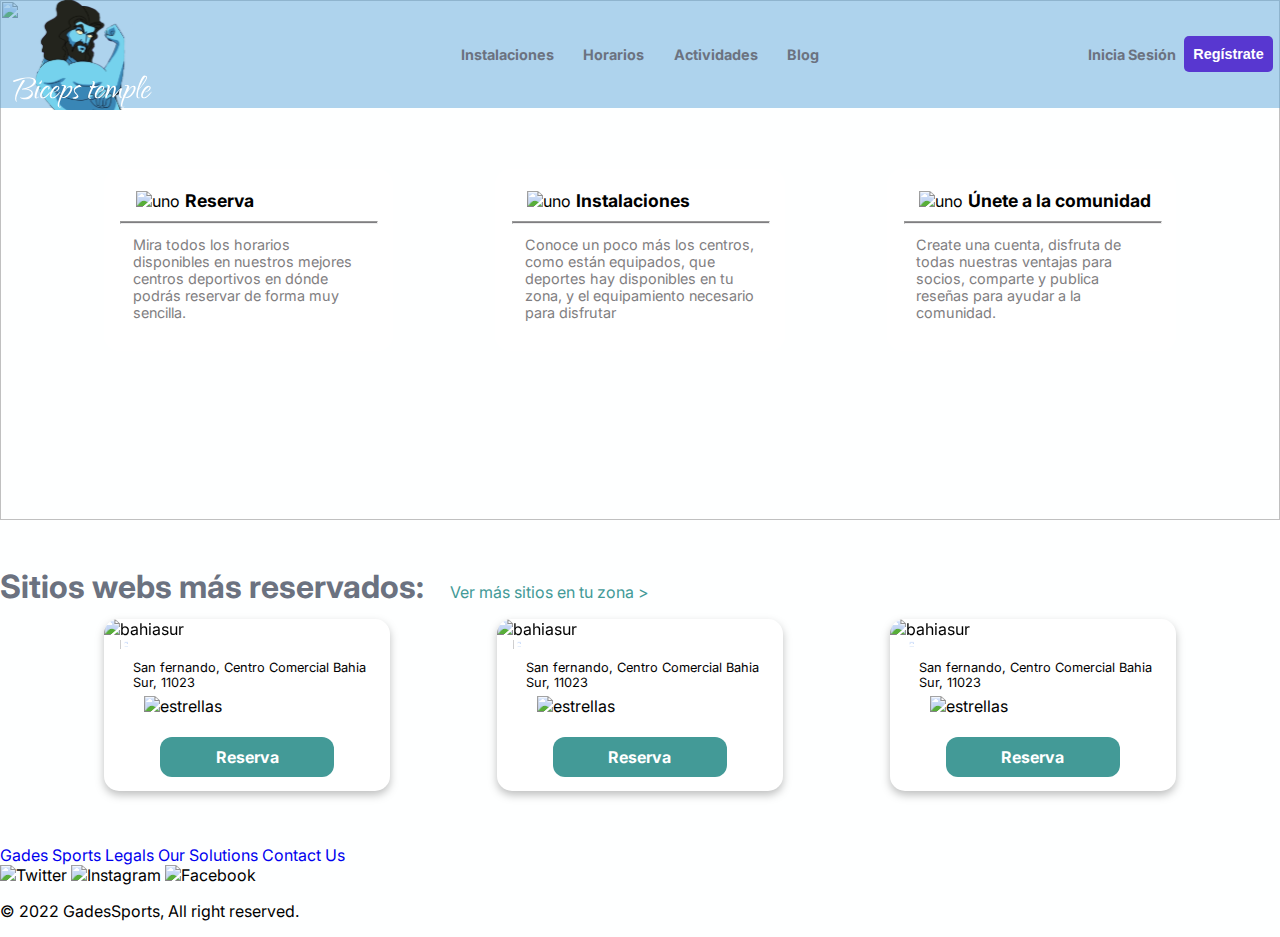
==== index.html @ d197b0f3 "[WIP] first push" ====
<!DOCTYPE html>
<html lang="en">

<head>
    <meta charset="UTF-8">
    <meta http-equiv="X-UA-Compatible" content="IE=edge">
    <meta name="viewport" content="width=device-width, initial-scale=1.0">
    <link rel="stylesheet" type="text/css" href="index.css" media="screen">
    <title>Pagina principal de la web</title>

    <!--INCLUIR FUENTE-->
    <link rel="preconnect" href="https://fonts.googleapis.com">
    <link rel="preconnect" href="https://fonts.gstatic.com" crossorigin>
    <link href="https://fonts.googleapis.com/css2?family=Inter&display=swap" rel="stylesheet">
    <!--FIN FUENTE-->
</head>

<body>
    <header>
        <!-- Image logo -->
        <img src="img/logo.svg" alt="logo Empresa">
        <nav class="navbar">
            <a href="instalaciones.html">Instalaciones</a>
            <a href="horarios.html">Horarios</a>
            <a href="actividades.html">Actividades</a>
            <a href="blog.html">Blog</a>
        </nav>
        <div>
            <a href="#">Inicia Sesión</a>
            <input type="button" value="Regístrate">
        </div>
        
    </header>

    <section>
            <!--Imagen que sirve de fondo de la web donde superponemos las cards con la informacion-->
            <img id="fondoindex" src="img/fondoIndex.png" alt="">

            <!-- Eslogan principal que se superpondrá en la imagen encima de las cards-->
            <h1 id="eslogan">EL DEPORTE, AL ALCANCE DE TU MANO</h1>
            
            <article>
                <!--Contenedor donde irán situadas las cards encima de la imagen-->
                <div class="containerCards">
                    <!--Estructuras Cards-->
                    <div class="tarjetaInfo">
                        <div class="titulo">
                            <img class="iconNumberTitulo" src="img/1.png" alt="uno">
                            <a href="salaReservas.html">Reserva</a>
                        </div>
                        <hr>
                        <div class="cuerpo">
                            <p>Mira todos los horarios disponibles en nuestros mejores centros deportivos en dónde podrás
                                reservar de forma muy sencilla.
                            </p>
                        </div>
                    </div>

                    <div class="tarjetaInfo">
                        <div class="titulo">
                            <img class="iconNumberTitulo" src="img/1.png" alt="uno">
                            <a href="instalaciones.html">Instalaciones</a>
                        </div>
                        <hr>
                        <div class="cuerpo">
                            <p>Conoce un poco más los centros, como están equipados, que deportes hay disponibles en tu zona, y
                                el equipamiento necesario para disfrutar</p>
                        </div>
                    </div>

                    <div class="tarjetaInfo">
                        <div class="titulo">
                            <img class="iconNumberTitulo" src="img/1.png" alt="uno">
                            <a href="salas.html">Únete a la comunidad</a>
                        </div>
                        <hr>
                        <div class="cuerpo">
                            <p>Create una cuenta, disfruta de todas nuestras ventajas para socios, comparte y publica reseñas
                                para ayudar a la comunidad.
                            </p>
                        </div>
                    </div>
                    <!--FIN Estructuras Cards-->
                </div>
            </article>
    </section>
    
    <aside>
        <div id="containerTituloAside">
            <h1>Sitios webs más reservados:</h1>
            <a href="salas.html"> Ver más sitios en tu zona ></a>
        </div>

        <div class="containerCards">
            <div class="tarjetaAside">
                <div class="tituloCardAside">
                    <a class="nombreCentro" href="reservas.html">Bahía Sur</a>
                    <img class="imgCards" src="img/bahiasur.jpg" alt="bahiasur">
                </div>
                <div class="cuerpo">
                    <div class="ubicacion">
                        <img class="imgUbicacion" src="img/ubicacion.png" alt="ubicacion">
                        <p class="textoUbicacion">San fernando, Centro Comercial Bahia Sur, 11023</p>
                    </div>
                    <img class="imgEstrellas" src="img/estrellas.png" alt="estrellas">
                    <a href="reservas.html" type="button" class="botonReserva">Reserva</a>
                </div>
            </div>

            <div class="tarjetaAside">
                <div class="tituloCardAside">
                    <a class="nombreCentro" href="reservas.html">Bahía Sur</a>
                    <img class="imgCards" src="img/bahiasur.jpg" alt="bahiasur">
                </div>
                <div class="cuerpo">
                    <div class="ubicacion">
                        <img class="imgUbicacion" src="img/ubicacion.png" alt="ubicacion">
                        <p class="textoUbicacion">San fernando, Centro Comercial Bahia Sur, 11023</p>
                    </div>
                    <img class="imgEstrellas" src="img/estrellas.png" alt="estrellas">
                    <a href="reservas.html" type="button" class="botonReserva">Reserva</a>
                </div>
            </div>

            <div class="tarjetaAside">
                <div class="tituloCardAside">
                    <a class="nombreCentro" href="reservas.html">Bahía Sur</a>
                    <img class="imgCards" src="img/bahiasur.jpg" alt="bahiasur">
                </div>
                <div class="cuerpo">
                    <div class="ubicacion">
                        <img class="imgUbicacion" src="img/ubicacion.png" alt="ubicacion">
                        <p class="textoUbicacion">San fernando, Centro Comercial Bahia Sur, 11023</p>
                    </div>
                    <img class="imgEstrellas" src="img/estrellas.png" alt="estrellas">
                    <a href="reservas.html" type="button" class="botonReserva">Reserva</a>
                </div>
            </div>
        </div>

    </aside>

    <footer>
        <div class="enlaces">
            <a href="#">Gades Sports</a>
            <a href="#">Legals</a>
            <a href="#">Our Solutions</a>
            <a href="#">Contact Us</a>
        </div>

        <div class="redes sociales">
            <img src="img/iconTwitter.png" alt="Twitter">
            <img src="img/iconInstagram.png" alt="Instagram">
            <img src="img/iconFacebook.png" alt="Facebook">
        </div>
        <p>© 2022 GadesSports, All right reserved.</p>
    </footer>

</body>

</html>
---- index.css ----
/*Definimos los ajustes generales de la web*/
body {
    background: rgba(61, 184, 155, 0.005);
    font-family: 'Inter', sans-serif;
    margin: 0%;
}

/*Eliminamos el subrayado en las etiquetas a*/
a {
    text-decoration: none
}

/*Estilo Header*/
header {
    background-color: rgba(93, 167, 219, 0.5);
    display: flex;
    align-items: center;
    justify-content: space-between;
    position: absolute;
    width: 100%;
    height: 12%;
}

/*logo empresa*/
header img {
    height: auto;
    max-width: 157px;
    margin: 0.5%;
}

/* Menú Central*/
.navbar {
    /*Para que los elementos se situen en el medio de la pagina y no en la mitad de su div,
            que no sea realmente el centro*/
    position: absolute;
    left: 50%;
    transform: translatex(-50%);
    text-align: center;
    width: 50%;
}

.navbar a {
    padding: 2%;
    color: #6B7280;
    font-weight: bolder;
    font-size: 0.9em;
}

/*FIN Menú Central*/

/*Area Registro*/
header>div {
    display: flex;
    align-items: center;
    width: 15%;
}

header>div>a {
    align-self: center;
    color: #6B7280;
    font-weight: bolder;
    font-size: 0.9em;
    margin-right: 4%;
}

header>div>input {
    background-color: rgba(88, 55, 208, 1);
    color: white;
    font-weight: bolder;
    font-size: 0.9em;
    border-radius: 5px;
    border: 0px;
    padding: 5%;
}

/*FIN Area Registro*/
/*FIN estilo header*/

/*Superponer elementos en la img principal*/
section {
    /*Uso del grid que nos permite la superposición*/
    display: grid;
    grid-template-areas: "superponerCards";
    justify-items: center;
}

#fondoindex {
    grid-area: superponerCards;
    width: 100%;
    max-width: 2000px;
    height: 100%;
}

#eslogan {
    grid-area: superponerCards;
    align-self: top;
    color: white;
    font-size: 3vw;
    margin-bottom: 35%;
    font-weight: bolder;
}

article {
    grid-area: superponerCards;
    align-self: center;
}

/*FIN Superponer elementos en la img principal*/

/*Estilo para crear la card*/
.containerCards {
    display: flex;
    justify-content: center;
    flex-wrap: wrap;
}

.tarjetaInfo {
    display: flex;
    flex-direction: column;
    background: rgba(255, 255, 255, 0.9);
    width: 20%;
    min-width: 200px;
    padding: 1.3%;
    border-radius: 15px;
    margin: 4%;
}

.titulo {
    align-items: center;
    justify-content: left;
    display: flex;
    margin-left: 6%;
    padding: 0px;
    border: 0px;
}

.titulo>a {
    padding: 2%;
    color: black;
    font-weight: bold;
    font-size: 1.1em;
}

.tarjetaInfo hr {
    background-color: #7F7E81;
    height: 1px;
    width: 100%;
    margin: 0px;
    margin-bottom: 3%;
    margin-top: 2%;
}

.tarjetaInfo p {
    color: #7F7E81;
    margin: 0px;
    margin-top: 2%;
    font-size: 0.9em;
}

/*FIN estilo card*/

/*Aside*/
/*Titulo Aside*/
#containerTituloAside {
    display: flex;
    flex-wrap: wrap;
    align-items: baseline;
    margin-top: 2%;
}

aside h1 {
    font-style: bold;
    font-size: 2em;
    color: #6B7280;
    margin-bottom: 1%;
    margin-right: 2%;
}

aside a {
    color: #439A97;
}

/*FIN Titulo Aside*/

/*Estilo Cards Aside*/
.tarjetaAside {
    display: flex;
    flex-direction: column;
    background-color: white;
    min-width: 200px;
    width: 22.3%;
    border-radius: 15px;
    margin: 4.2%;
    margin-top: 0px;
    /*Sombra para resaltar las cards*/
    filter: drop-shadow(0px 4px 4px rgba(0, 0, 0, 0.25));
}

/*Encabezado aside*/
.tituloCardAside {
    /*uso de realative*/
    position: relative;
    display: flex;
    padding: 0px;
}

.imgCards {
    object-fit: cover;
    width: 100%;
    height: 100%;
    max-height: 150px;
    border-top-right-radius: 15px;
    border-top-left-radius: 15px;
    margin: 0px;
}

.nombreCentro {
    position: absolute;
    top: 65%;
    left: 5%;
    color: white;
    display: flex;
    overflow: auto;
    font-size: 1.7em;
    font-weight: bold;
}

/*FIN Encabezado aside*/

/*Cuerpo aside*/
.cuerpo {
    display: flex;
    flex-direction: column;
    padding: 5%;
    padding-top: 0%;
}

.ubicacion {
    display: flex;
    align-items: baseline;
    justify-content: center;
    margin: 0.5%;
}

.imgUbicacion {
    height: 9px;
    width: 8px;
    margin-right: 2%;
}

.textoUbicacion {
    font-size: 0.8em;
    margin-bottom: 2%;
}

.imgEstrellas {
    width: 80%;
    margin: 0 auto;
}

.botonReserva {
    background-color: #439A97;
    color: white;
    text-align: center;
    font-weight: bold;
    font-size: 100%;
    width: 60%;
    margin: 0 auto;
    margin-top: 8%;
    padding: 10px;
    border-radius: 12px;

}

/*FIN Cuerpo aside*/
/*FIN Estilo Cards Aside*/
/*FIN Aside*/

/*Media Query pensado para formato móvil*/
@media (max-width: 800px) {

    .containerCards {
        display: flex;
        flex-direction: column;
        align-items: stretch;
    }

    .tarjetaInfo {
        min-width: 95.5%;
        margin: 1%;
    }

    .tarjetaAside {
        min-height: 200px;
        justify-content: flex-start;
        min-width: 98%;
        flex-direction: row;
        align-items: stretch;
        margin: 1%;
    }

    .tituloCardAside {
        font-size: 3vw;
        text-align: center;
    }

    .imgCards {
        border-bottom-left-radius: 12px;
        border-top-right-radius: 0px;
        min-height: 200px;
        max-width: 250px;
    }

    .cuerpo {
        padding: 1%;
        justify-content: center;
    }

    .ubicacion {
        margin-left: 4%;
    }

    .textoUbicacion {
        margin: 0px;
        margin-bottom: 5%;
    }

    .botonReserva {
        align-self: center;
        margin-top: 10%;
        width: 70%;
    }
}

/*FIN Media Query*/
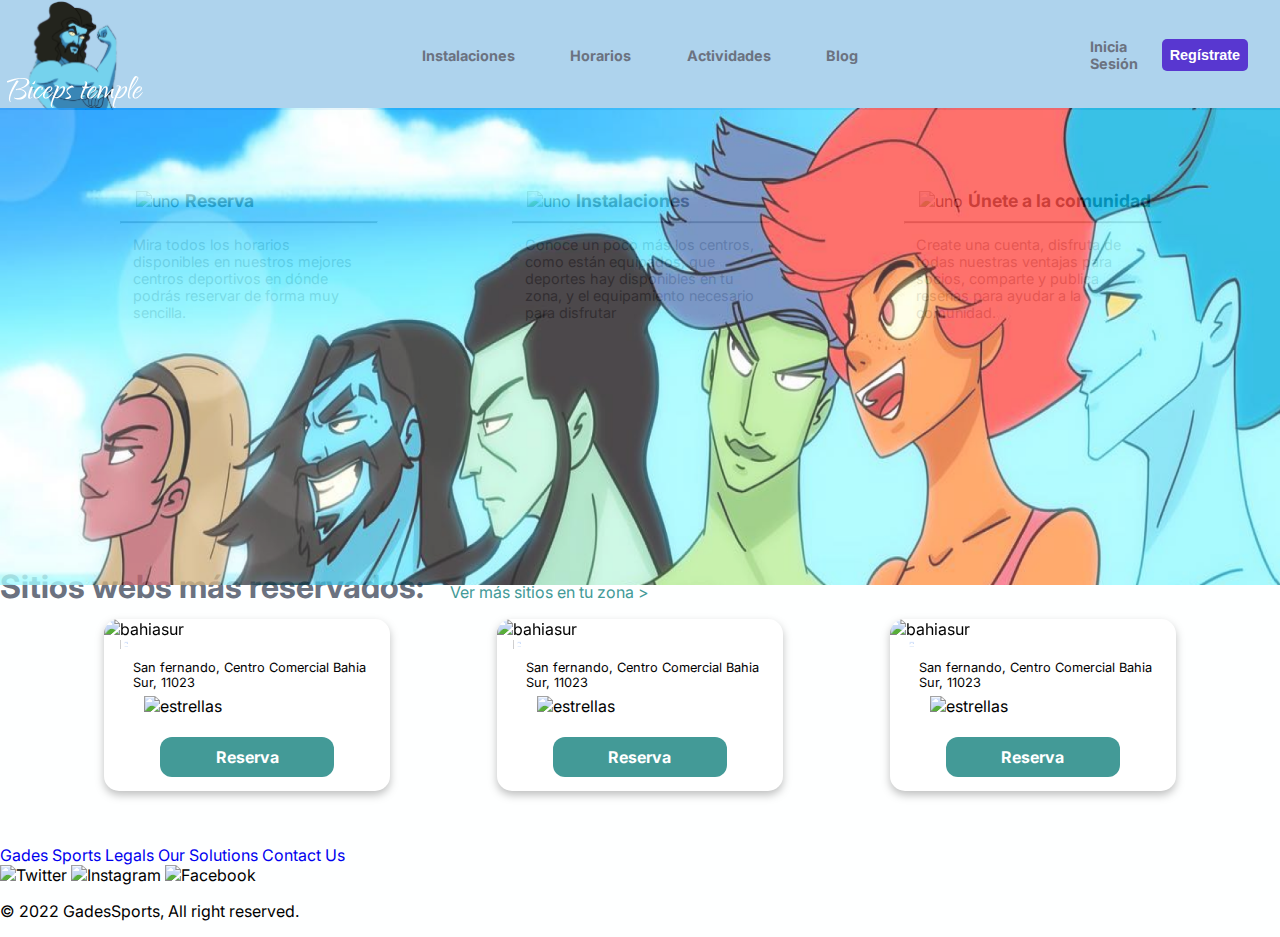
==== commit 7eca004f: "[ADD] background picture for index" ====
--- a/index.html
+++ b/index.html
@@ -29,62 +29,64 @@
             <a href="#">Inicia Sesión</a>
             <input type="button" value="Regístrate">
         </div>
-        
+
     </header>
 
     <section>
-            <!--Imagen que sirve de fondo de la web donde superponemos las cards con la informacion-->
-            <img id="fondoindex" src="img/fondoIndex.png" alt="">
+        <!--Imagen que sirve de fondo de la web donde superponemos las cards con la informacion-->
+        <img id="fondoindex" src="img/HomeMenuBackgroundImage.png" alt="">
 
-            <!-- Eslogan principal que se superpondrá en la imagen encima de las cards-->
-            <h1 id="eslogan">EL DEPORTE, AL ALCANCE DE TU MANO</h1>
-            
-            <article>
-                <!--Contenedor donde irán situadas las cards encima de la imagen-->
-                <div class="containerCards">
-                    <!--Estructuras Cards-->
-                    <div class="tarjetaInfo">
-                        <div class="titulo">
-                            <img class="iconNumberTitulo" src="img/1.png" alt="uno">
-                            <a href="salaReservas.html">Reserva</a>
-                        </div>
-                        <hr>
-                        <div class="cuerpo">
-                            <p>Mira todos los horarios disponibles en nuestros mejores centros deportivos en dónde podrás
-                                reservar de forma muy sencilla.
-                            </p>
-                        </div>
+        <!-- Eslogan principal que se superpondrá en la imagen encima de las cards-->
+        <h1 id="eslogan">EL DEPORTE, AL ALCANCE DE TU MANO</h1>
+
+        <article>
+            <!--Contenedor donde irán situadas las cards encima de la imagen-->
+            <div class="containerCards">
+                <!--Estructuras Cards-->
+                <div class="tarjetaInfo">
+                    <div class="titulo">
+                        <img class="iconNumberTitulo" src="img/1.png" alt="uno">
+                        <a href="salaReservas.html">Reserva</a>
                     </div>
+                    <hr>
+                    <div class="cuerpo">
+                        <p>Mira todos los horarios disponibles en nuestros mejores centros deportivos en dónde podrás
+                            reservar de forma muy sencilla.
+                        </p>
+                    </div>
+                </div>
 
-                    <div class="tarjetaInfo">
-                        <div class="titulo">
-                            <img class="iconNumberTitulo" src="img/1.png" alt="uno">
-                            <a href="instalaciones.html">Instalaciones</a>
-                        </div>
-                        <hr>
-                        <div class="cuerpo">
-                            <p>Conoce un poco más los centros, como están equipados, que deportes hay disponibles en tu zona, y
-                                el equipamiento necesario para disfrutar</p>
-                        </div>
+                <div class="tarjetaInfo">
+                    <div class="titulo">
+                        <img class="iconNumberTitulo" src="img/1.png" alt="uno">
+                        <a href="instalaciones.html">Instalaciones</a>
                     </div>
+                    <hr>
+                    <div class="cuerpo">
+                        <p>Conoce un poco más los centros, como están equipados, que deportes hay disponibles en tu
+                            zona, y
+                            el equipamiento necesario para disfrutar</p>
+                    </div>
+                </div>
 
-                    <div class="tarjetaInfo">
-                        <div class="titulo">
-                            <img class="iconNumberTitulo" src="img/1.png" alt="uno">
-                            <a href="salas.html">Únete a la comunidad</a>
-                        </div>
-                        <hr>
-                        <div class="cuerpo">
-                            <p>Create una cuenta, disfruta de todas nuestras ventajas para socios, comparte y publica reseñas
-                                para ayudar a la comunidad.
-                            </p>
-                        </div>
+                <div class="tarjetaInfo">
+                    <div class="titulo">
+                        <img class="iconNumberTitulo" src="img/1.png" alt="uno">
+                        <a href="salas.html">Únete a la comunidad</a>
                     </div>
-                    <!--FIN Estructuras Cards-->
+                    <hr>
+                    <div class="cuerpo">
+                        <p>Create una cuenta, disfruta de todas nuestras ventajas para socios, comparte y publica
+                            reseñas
+                            para ayudar a la comunidad.
+                        </p>
+                    </div>
                 </div>
-            </article>
+                <!--FIN Estructuras Cards-->
+            </div>
+        </article>
     </section>
-    
+
     <aside>
         <div id="containerTituloAside">
             <h1>Sitios webs más reservados:</h1>
--- a/index.css
+++ b/index.css
@@ -19,24 +19,21 @@
     position: absolute;
     width: 100%;
     height: 12%;
+    min-height: 110px;
 }
 
 /*logo empresa*/
 header img {
+    width: min(12%, 157px);
     height: auto;
-    max-width: 157px;
-    margin: 0.5%;
 }
 
 /* Menú Central*/
 .navbar {
-    /*Para que los elementos se situen en el medio de la pagina y no en la mitad de su div,
-            que no sea realmente el centro*/
-    position: absolute;
-    left: 50%;
-    transform: translatex(-50%);
+    position: absolute;
+    justify-content: center;
     text-align: center;
-    width: 50%;
+    width: 100%;
 }
 
 .navbar a {
@@ -50,9 +47,11 @@
 
 /*Area Registro*/
 header>div {
+    position: absolute;
     display: flex;
     align-items: center;
-    width: 15%;
+    width: auto;
+    right: 2.5%;
 }
 
 header>div>a {
@@ -88,7 +87,9 @@
     grid-area: superponerCards;
     width: 100%;
     max-width: 2000px;
-    height: 100%;
+    height: 53%;
+    top: 12%;
+    position: absolute;
 }
 
 #eslogan {
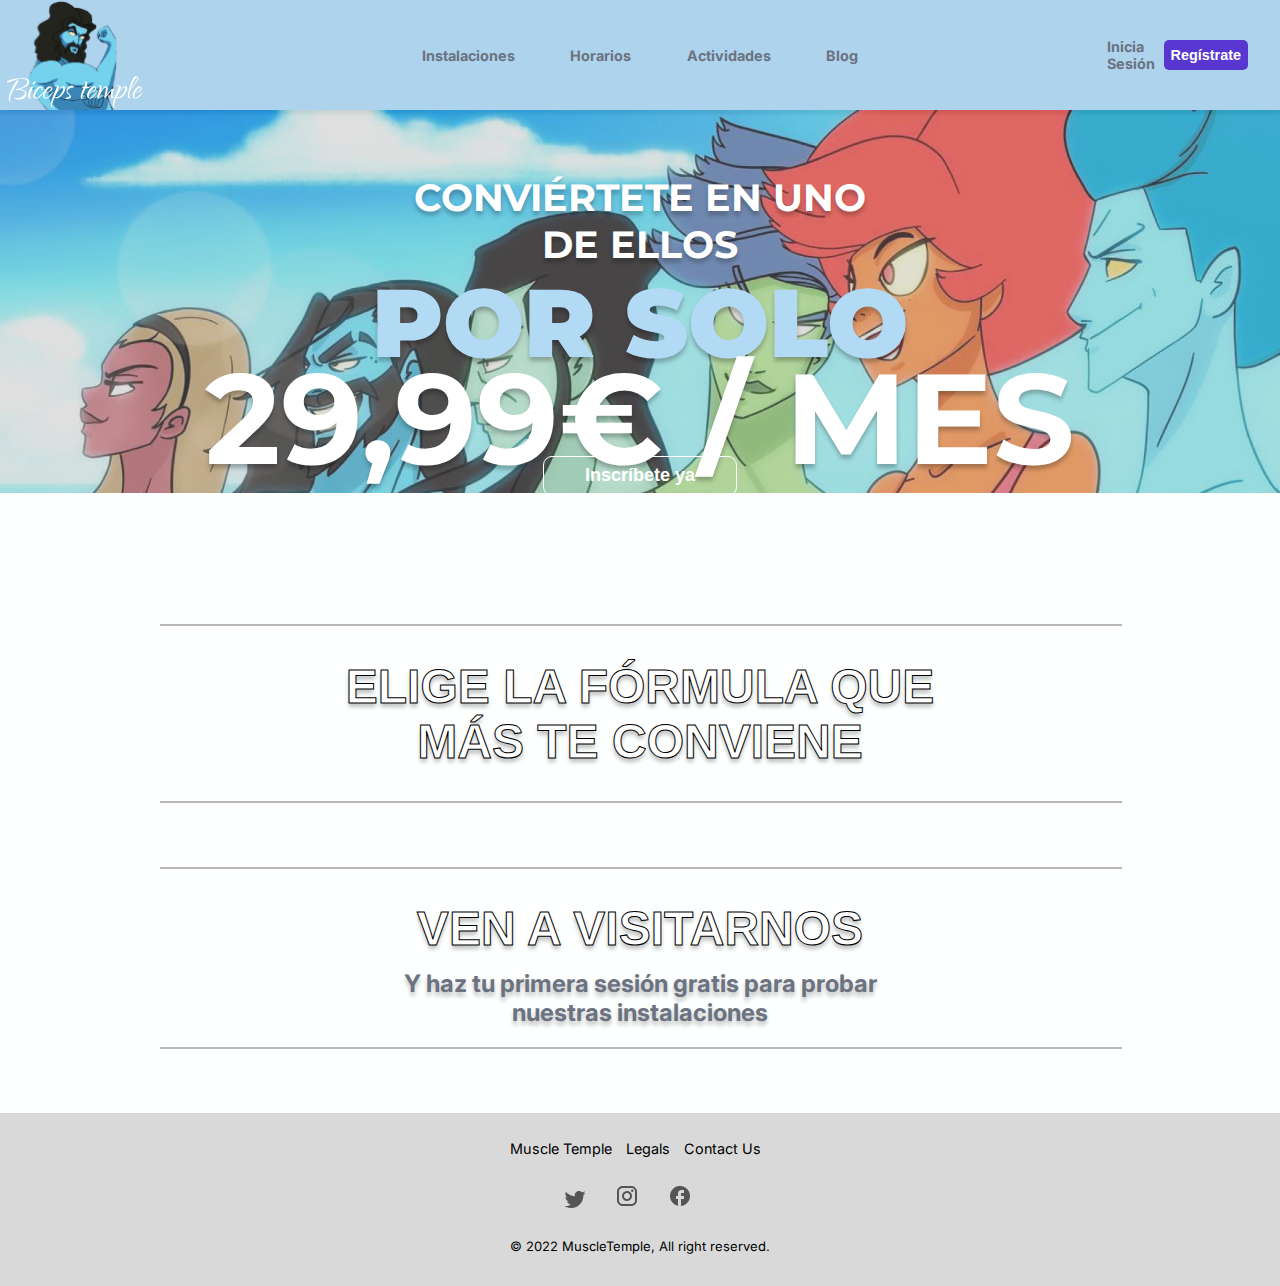
==== commit 9021761c: "[WIP] index page" ====
--- a/index.html
+++ b/index.html
@@ -12,6 +12,8 @@
     <link rel="preconnect" href="https://fonts.googleapis.com">
     <link rel="preconnect" href="https://fonts.gstatic.com" crossorigin>
     <link href="https://fonts.googleapis.com/css2?family=Inter&display=swap" rel="stylesheet">
+    <link href='https://fonts.googleapis.com/css?family=Montserrat' rel='stylesheet'>
+
     <!--FIN FUENTE-->
 </head>
 
@@ -35,58 +37,24 @@
     <section>
         <!--Imagen que sirve de fondo de la web donde superponemos las cards con la informacion-->
         <img id="fondoindex" src="img/HomeMenuBackgroundImage.png" alt="">
-
-        <!-- Eslogan principal que se superpondrá en la imagen encima de las cards-->
-        <h1 id="eslogan">EL DEPORTE, AL ALCANCE DE TU MANO</h1>
-
-        <article>
-            <!--Contenedor donde irán situadas las cards encima de la imagen-->
-            <div class="containerCards">
-                <!--Estructuras Cards-->
-                <div class="tarjetaInfo">
-                    <div class="titulo">
-                        <img class="iconNumberTitulo" src="img/1.png" alt="uno">
-                        <a href="salaReservas.html">Reserva</a>
-                    </div>
-                    <hr>
-                    <div class="cuerpo">
-                        <p>Mira todos los horarios disponibles en nuestros mejores centros deportivos en dónde podrás
-                            reservar de forma muy sencilla.
-                        </p>
-                    </div>
-                </div>
-
-                <div class="tarjetaInfo">
-                    <div class="titulo">
-                        <img class="iconNumberTitulo" src="img/1.png" alt="uno">
-                        <a href="instalaciones.html">Instalaciones</a>
-                    </div>
-                    <hr>
-                    <div class="cuerpo">
-                        <p>Conoce un poco más los centros, como están equipados, que deportes hay disponibles en tu
-                            zona, y
-                            el equipamiento necesario para disfrutar</p>
-                    </div>
-                </div>
-
-                <div class="tarjetaInfo">
-                    <div class="titulo">
-                        <img class="iconNumberTitulo" src="img/1.png" alt="uno">
-                        <a href="salas.html">Únete a la comunidad</a>
-                    </div>
-                    <hr>
-                    <div class="cuerpo">
-                        <p>Create una cuenta, disfruta de todas nuestras ventajas para socios, comparte y publica
-                            reseñas
-                            para ayudar a la comunidad.
-                        </p>
-                    </div>
-                </div>
-                <!--FIN Estructuras Cards-->
-            </div>
-        </article>
+        <h2 class="eslogan1">CONVIÉRTETE EN UNO DE ELLOS</h1>
+        <h1 class="eslogan2">POR SOLO</h1>
+        <h3 class="eslogan3">29,99€ / MES</h1>
+        <input type="button" value="Inscríbete ya">
     </section>
 
+    <div class="framed_title">
+        <div id="bar1"></div>
+        <h1>ELIGE LA FÓRMULA QUE MÁS TE CONVIENE</h1>
+        <div id="bar2"></div>
+    </div>
+    <div class="framed_title">
+        <div id="bar1"></div>
+        <h1>VEN A VISITARNOS</h1>
+        <h2>Y haz tu primera sesión gratis para probar nuestras instalaciones</h2>
+        <div id="bar2"></div>
+    </div>
+<!-- 
     <aside>
         <div id="containerTituloAside">
             <h1>Sitios webs más reservados:</h1>
@@ -140,22 +108,21 @@
             </div>
         </div>
 
-    </aside>
+    </aside> -->
 
     <footer>
         <div class="enlaces">
-            <a href="#">Gades Sports</a>
+            <a href="#">Muscle Temple</a>
             <a href="#">Legals</a>
-            <a href="#">Our Solutions</a>
             <a href="#">Contact Us</a>
         </div>
 
-        <div class="redes sociales">
+        <div class="redes_sociales">
             <img src="img/iconTwitter.png" alt="Twitter">
             <img src="img/iconInstagram.png" alt="Instagram">
             <img src="img/iconFacebook.png" alt="Facebook">
         </div>
-        <p>© 2022 GadesSports, All right reserved.</p>
+        <p>© 2022 MuscleTemple, All right reserved.</p>
     </footer>
 
 </body>
--- a/index.css
+++ b/index.css
@@ -16,10 +16,11 @@
     display: flex;
     align-items: center;
     justify-content: space-between;
-    position: absolute;
+    position: relative;
     width: 100%;
     height: 12%;
     min-height: 110px;
+    box-shadow: 0px 4px 4px rgba(0, 0, 0, 0.25);
 }
 
 /*logo empresa*/
@@ -50,7 +51,7 @@
     position: absolute;
     display: flex;
     align-items: center;
-    width: auto;
+    width: 11%;
     right: 2.5%;
 }
 
@@ -81,256 +82,177 @@
     display: grid;
     grid-template-areas: "superponerCards";
     justify-items: center;
-}
-
-#fondoindex {
-    grid-area: superponerCards;
+    position: relative;
     width: 100%;
     max-width: 2000px;
     height: 53%;
     top: 12%;
-    position: absolute;
-}
-
-#eslogan {
-    grid-area: superponerCards;
-    align-self: top;
-    color: white;
+}
+
+#fondoindex {
+    filter: brightness(85%);
+    grid-area: superponerCards;
+    width: 100%;
+    max-width: 2000px;
+}
+
+section h2 {
+    width: 40%;
+    height: 10%;
+    grid-area: superponerCards;
     font-size: 3vw;
-    margin-bottom: 35%;
-    font-weight: bolder;
-}
-
-article {
-    grid-area: superponerCards;
-    align-self: center;
+    font-weight: bolder;
+    position: relative;
+    margin-top: 5%;
+
+    font-family: 'Montserrat';
+    font-style: normal;
+    align-items: center;
+    text-align: center;
+
+    color: #FFFFFF;
+
+    text-shadow: 0px 4px 4px rgba(0, 0, 0, 0.25);
+}
+
+section h1 {
+    grid-area: superponerCards;
+    position: relative;
+    margin-top: 12%;
+
+    font-family: 'Montserrat';
+    font-size: 6em;
+    font-weight: 900;
+    color: #B3DAF5;
+    mix-blend-mode: normal;
+    text-shadow: 0px 4px 4px rgba(0, 0, 0, 0.25);
+}
+
+section h3 {
+    grid-area: superponerCards;
+    position: relative;
+    margin-top: 18%;
+
+    font-family: 'Montserrat';
+    font-style: normal;
+    font-size: 8em;
+    color: #FFFFFF;
+    mix-blend-mode: normal;
+    text-shadow: 0px 4px 4px rgba(0, 0, 0, 0.25);
+}
+
+section input {
+    grid-area: superponerCards;
+    box-sizing: border-box;
+
+    background-color: rgba(0, 0, 0, 0);
+    margin-top: 27%;
+    display: flex;
+    flex-direction: row;
+    align-items: flex-start;
+    position: relative;
+    width: 194.31px;
+    height: 40px;
+    border: 1px solid #FFFFFF;
+    border-radius: 9px;
+    font-size: large;
+    font-weight: bold;
+    color: #FFFFFF;
 }
 
 /*FIN Superponer elementos en la img principal*/
 
-/*Estilo para crear la card*/
-.containerCards {
-    display: flex;
-    justify-content: center;
-    flex-wrap: wrap;
-}
-
-.tarjetaInfo {
-    display: flex;
-    flex-direction: column;
-    background: rgba(255, 255, 255, 0.9);
-    width: 20%;
-    min-width: 200px;
-    padding: 1.3%;
-    border-radius: 15px;
-    margin: 4%;
-}
-
-.titulo {
-    align-items: center;
-    justify-content: left;
-    display: flex;
-    margin-left: 6%;
-    padding: 0px;
-    border: 0px;
-}
-
-.titulo>a {
-    padding: 2%;
-    color: black;
-    font-weight: bold;
-    font-size: 1.1em;
-}
-
-.tarjetaInfo hr {
-    background-color: #7F7E81;
-    height: 1px;
-    width: 100%;
-    margin: 0px;
-    margin-bottom: 3%;
+/*Title framed*/
+
+.framed_title {
+    position: relative;
+    width: 75%;
+    margin-left: 12.5%;
+    margin-bottom: 5%;
+}
+
+.framed_title h1 {
+    width: 65%;
+    font-family: 'Poppins', sans-serif;
+    font-weight: 900;
+    font-style: normal;
+    font-size: 3em;
+    color: #FFFFFF;
+    text-align: center;
+    margin-left: auto;
+    margin-right: auto;
+    -webkit-text-stroke: 1px black;
+    /* width and color */
+    text-shadow: 0px 4px 4px rgba(0, 0, 0, 0.25);
+}
+
+.framed_title h2 {
+    width: 50%;
+    margin-top: -2%;
+    font-style: normal;
+    font-size: 1.5em;
+    color: #6B7280;
+    text-align: center;
+    margin-left: auto;
+    margin-right: auto;
+    /* width and color */
+    text-shadow: 0px 4px 4px rgba(0, 0, 0, 0.25);
+}
+
+#bar1 {
+    position: relative;
+    width: 100%;
+    height: 0px;
+    border: 1px solid rgba(128, 128, 128, 0.56);
+}
+
+#bar2 {
+    position: relative;
+    width: 100%;
+    height: 0px;
+    border: 1px solid rgba(128, 128, 128, 0.56);
+}
+
+/*FIN Title framed*/
+
+/* Footer */
+
+footer {
+    background-color: #D9D9D9;
+    margin-bottom: 0%;
+    padding-top: 2%;
+    padding-bottom: 0.5%;
+    width: 100%;
+    position: relative;
+    max-height: 280px;
+}
+
+.enlaces {
+    position: relative;
+    text-align: center;
+}
+
+.enlaces a {
+    margin-right: 10px;
+    font-size: 0.9em;
+    color: #000000;
+}
+
+.redes_sociales {
+    text-align: center;
     margin-top: 2%;
-}
-
-.tarjetaInfo p {
-    color: #7F7E81;
-    margin: 0px;
+    margin-bottom: 2%;
+}
+
+.redes_sociales img {
+    margin-right: 25px;
+}
+
+p {
+    text-align: center;
     margin-top: 2%;
-    font-size: 0.9em;
-}
-
-/*FIN estilo card*/
-
-/*Aside*/
-/*Titulo Aside*/
-#containerTituloAside {
-    display: flex;
-    flex-wrap: wrap;
-    align-items: baseline;
-    margin-top: 2%;
-}
-
-aside h1 {
-    font-style: bold;
-    font-size: 2em;
-    color: #6B7280;
-    margin-bottom: 1%;
-    margin-right: 2%;
-}
-
-aside a {
-    color: #439A97;
-}
-
-/*FIN Titulo Aside*/
-
-/*Estilo Cards Aside*/
-.tarjetaAside {
-    display: flex;
-    flex-direction: column;
-    background-color: white;
-    min-width: 200px;
-    width: 22.3%;
-    border-radius: 15px;
-    margin: 4.2%;
-    margin-top: 0px;
-    /*Sombra para resaltar las cards*/
-    filter: drop-shadow(0px 4px 4px rgba(0, 0, 0, 0.25));
-}
-
-/*Encabezado aside*/
-.tituloCardAside {
-    /*uso de realative*/
-    position: relative;
-    display: flex;
-    padding: 0px;
-}
-
-.imgCards {
-    object-fit: cover;
-    width: 100%;
-    height: 100%;
-    max-height: 150px;
-    border-top-right-radius: 15px;
-    border-top-left-radius: 15px;
-    margin: 0px;
-}
-
-.nombreCentro {
-    position: absolute;
-    top: 65%;
-    left: 5%;
-    color: white;
-    display: flex;
-    overflow: auto;
-    font-size: 1.7em;
-    font-weight: bold;
-}
-
-/*FIN Encabezado aside*/
-
-/*Cuerpo aside*/
-.cuerpo {
-    display: flex;
-    flex-direction: column;
-    padding: 5%;
-    padding-top: 0%;
-}
-
-.ubicacion {
-    display: flex;
-    align-items: baseline;
-    justify-content: center;
-    margin: 0.5%;
-}
-
-.imgUbicacion {
-    height: 9px;
-    width: 8px;
-    margin-right: 2%;
-}
-
-.textoUbicacion {
-    font-size: 0.8em;
     margin-bottom: 2%;
-}
-
-.imgEstrellas {
-    width: 80%;
-    margin: 0 auto;
-}
-
-.botonReserva {
-    background-color: #439A97;
-    color: white;
-    text-align: center;
-    font-weight: bold;
-    font-size: 100%;
-    width: 60%;
-    margin: 0 auto;
-    margin-top: 8%;
-    padding: 10px;
-    border-radius: 12px;
-
-}
-
-/*FIN Cuerpo aside*/
-/*FIN Estilo Cards Aside*/
-/*FIN Aside*/
-
-/*Media Query pensado para formato móvil*/
-@media (max-width: 800px) {
-
-    .containerCards {
-        display: flex;
-        flex-direction: column;
-        align-items: stretch;
-    }
-
-    .tarjetaInfo {
-        min-width: 95.5%;
-        margin: 1%;
-    }
-
-    .tarjetaAside {
-        min-height: 200px;
-        justify-content: flex-start;
-        min-width: 98%;
-        flex-direction: row;
-        align-items: stretch;
-        margin: 1%;
-    }
-
-    .tituloCardAside {
-        font-size: 3vw;
-        text-align: center;
-    }
-
-    .imgCards {
-        border-bottom-left-radius: 12px;
-        border-top-right-radius: 0px;
-        min-height: 200px;
-        max-width: 250px;
-    }
-
-    .cuerpo {
-        padding: 1%;
-        justify-content: center;
-    }
-
-    .ubicacion {
-        margin-left: 4%;
-    }
-
-    .textoUbicacion {
-        margin: 0px;
-        margin-bottom: 5%;
-    }
-
-    .botonReserva {
-        align-self: center;
-        margin-top: 10%;
-        width: 70%;
-    }
-}
-
-/*FIN Media Query*/+    font-size: small;
+}
+
+/*FIN Footer*/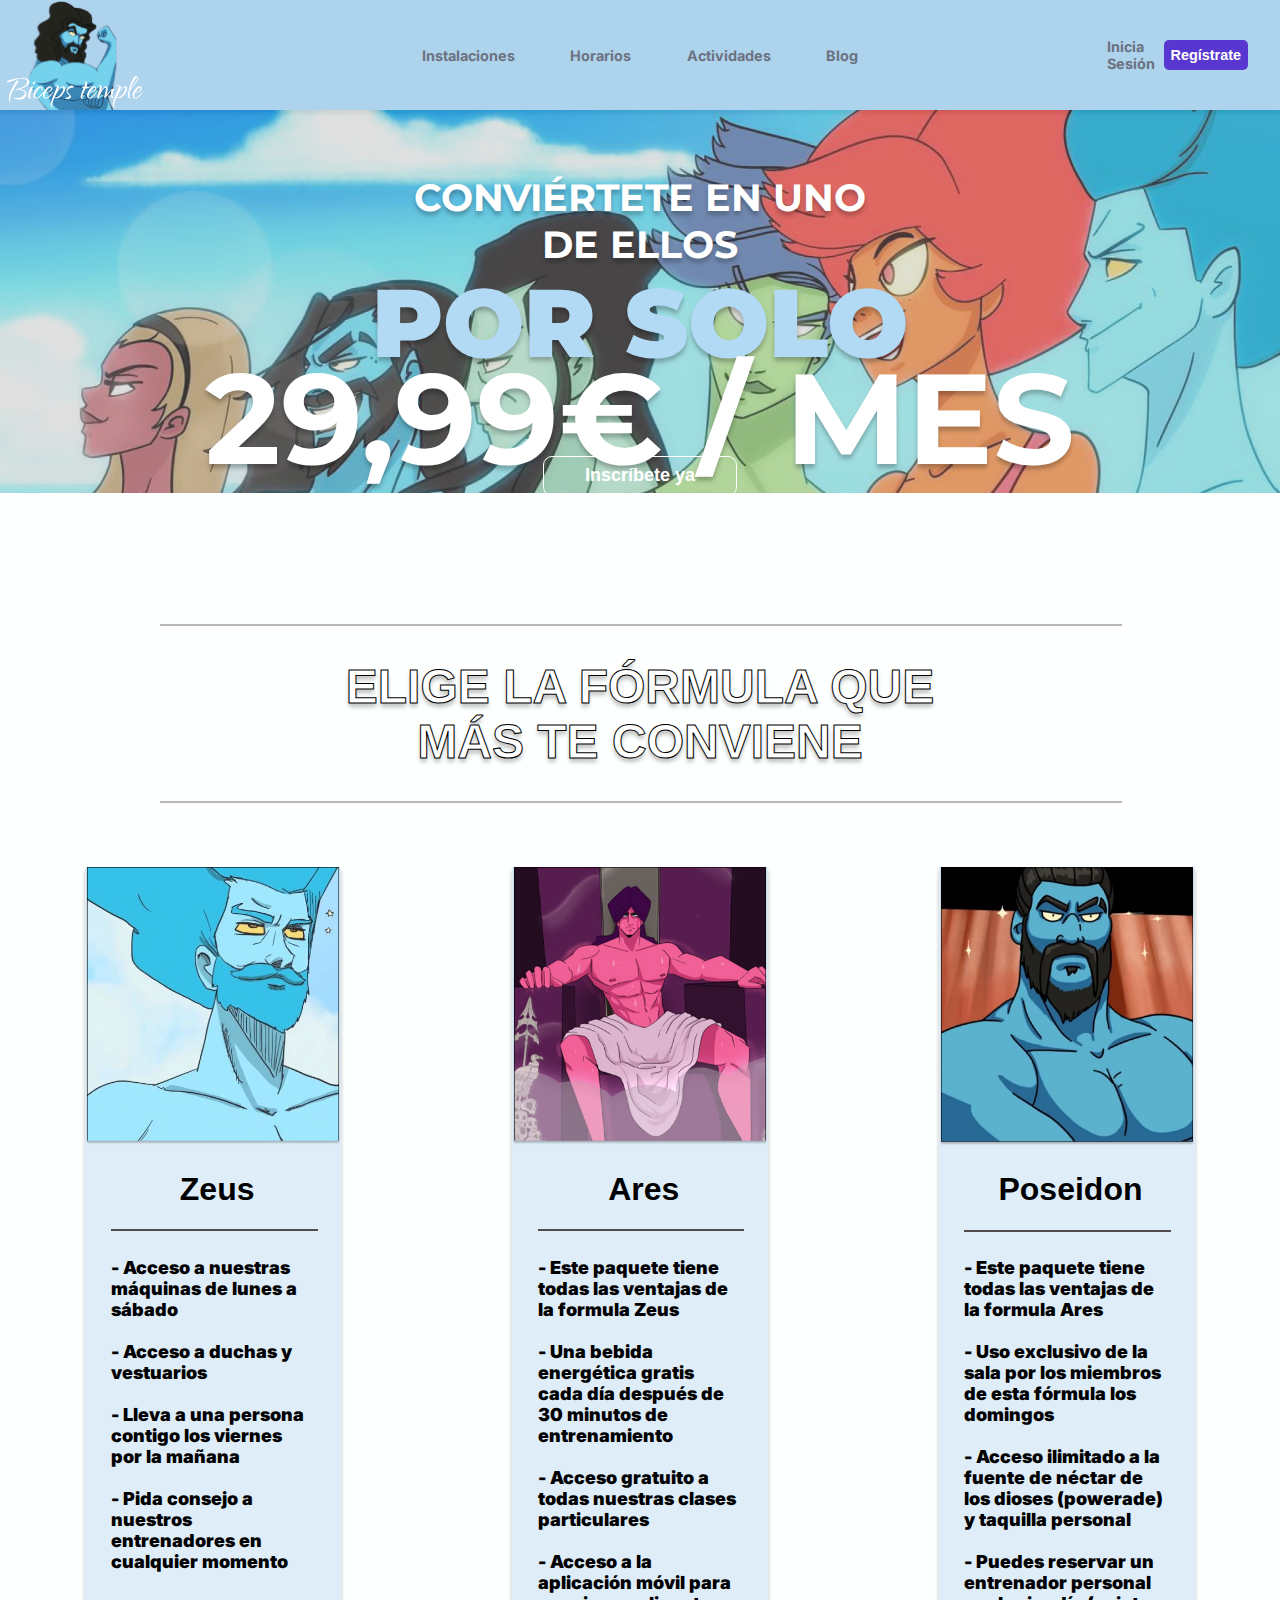
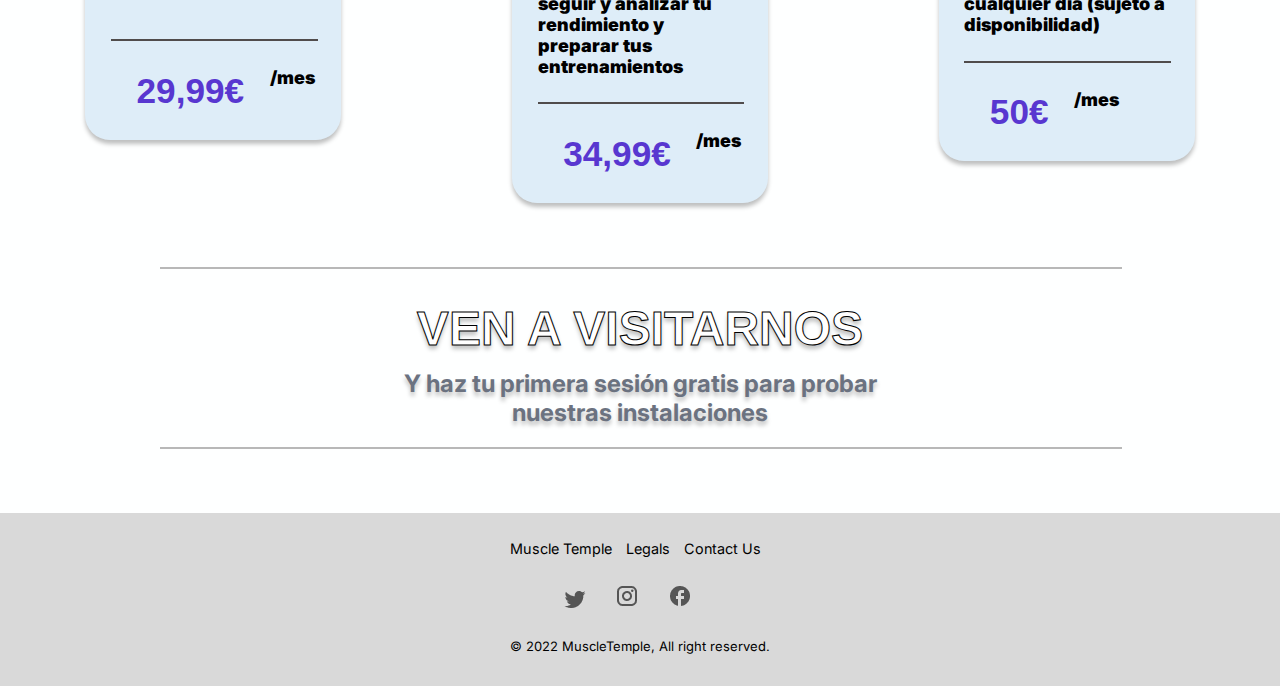
==== commit 968aee59: "[WIP] home page with cards" ====
--- a/index.html
+++ b/index.html
@@ -38,9 +38,9 @@
         <!--Imagen que sirve de fondo de la web donde superponemos las cards con la informacion-->
         <img id="fondoindex" src="img/HomeMenuBackgroundImage.png" alt="">
         <h2 class="eslogan1">CONVIÉRTETE EN UNO DE ELLOS</h1>
-        <h1 class="eslogan2">POR SOLO</h1>
-        <h3 class="eslogan3">29,99€ / MES</h1>
-        <input type="button" value="Inscríbete ya">
+            <h1 class="eslogan2">POR SOLO</h1>
+            <h3 class="eslogan3">29,99€ / MES</h1>
+                <input type="button" value="Inscríbete ya">
     </section>
 
     <div class="framed_title">
@@ -48,13 +48,63 @@
         <h1>ELIGE LA FÓRMULA QUE MÁS TE CONVIENE</h1>
         <div id="bar2"></div>
     </div>
+
+    <div class="formule_list">
+        <div class="formule">
+            <img src="img/formule_zeus.png" alt="">
+            <h1>Zeus</h1>
+            <div class="bar"></div>
+            <p>- Acceso a nuestras máquinas de lunes a sábado<br><br>
+                - Acceso a duchas y vestuarios<br><br>
+                - Lleva a una persona contigo los viernes por la mañana<br><br>
+                - Pida consejo a nuestros entrenadores en cualquier momento<br><br><br></p>
+            <div class="bar"></div>
+            <div class="price">
+                <h2>29,99€</h2>
+                <p>/mes</p>
+            </div>
+        </div>
+
+        <div class="formule">
+            <img src="img/formule_ares.png" alt="">
+            <h1>Ares</h1>
+            <div class="bar"></div>
+            <p>- Este paquete tiene todas las ventajas de la formula Zeus<br><br>
+                - Una bebida energética gratis cada día después de 30 minutos de entrenamiento<br><br>
+                - Acceso gratuito a todas nuestras clases particulares<br><br>
+                - Acceso a la aplicación móvil para seguir y analizar tu rendimiento y preparar tus entrenamientos</p>
+            <div class="bar"></div>
+            <div class="price">
+                <h2>34,99€</h2>
+                <p>/mes</p>
+            </div>
+        </div>
+
+        <div class="formule">
+            <img src="img/formule_poseidon.png" alt="">
+            <h1>Poseidon</h1>
+            <div class="bar"></div>
+            <p>- Este paquete tiene todas las ventajas de la formula Ares<br><br>
+                - Uso exclusivo de la sala por los miembros de esta fórmula los domingos<br><br>
+                - Acceso ilimitado a la fuente de néctar de los dioses (powerade) y taquilla personal<br><br>
+                - Puedes reservar un entrenador personal cualquier día (sujeto a disponibilidad)</p>
+            <div class="bar"></div>
+            <div class="price">
+                <h2>50€</h2>
+                <p>/mes</p>
+            </div>
+        </div>
+    </div>
+
     <div class="framed_title">
         <div id="bar1"></div>
         <h1>VEN A VISITARNOS</h1>
         <h2>Y haz tu primera sesión gratis para probar nuestras instalaciones</h2>
         <div id="bar2"></div>
     </div>
-<!-- 
+
+
+    <!-- 
     <aside>
         <div id="containerTituloAside">
             <h1>Sitios webs más reservados:</h1>
--- a/index.css
+++ b/index.css
@@ -215,6 +215,84 @@
 
 /*FIN Title framed*/
 
+/*Formule tile*/
+
+.formule_list {
+    display: flex;
+    justify-content: space-around;
+    margin-bottom: 5%;
+}
+
+.bar {
+    position: relative;
+    left: 10%;
+    width: 80%;
+    border: 0.5px solid #504c4c;
+    margin-top: 5%;
+}
+
+.formule {
+    position: relative;
+    width: 20%;
+    height: 70%;
+    background: rgba(93, 167, 219, 0.2);
+    box-shadow: 0px 4px 4px rgba(0, 0, 0, 0.25);
+    border-radius: 0px 0px 25px 25px;
+    z-index: 2;
+}
+
+.formule p {
+    position: relative;
+    font-size: large;
+    font-weight: 900;
+    margin-top: 10%;
+    width: 80%;
+    color: #000000;
+    text-align: left;
+    margin-left: 10%;
+    margin-bottom: 10%;
+}
+
+.formule img {
+    width: 100%;
+    height: 35%;
+    position: relative;
+    z-index: 2;
+}
+
+.formule h1 {
+    position: relative;
+    font-family: 'Poppins', sans-serif;
+    font-weight: 900;
+    font-size: 2em;
+    margin-left: 3%;
+    text-align: center;
+}
+
+.formule h2 {
+    position: relative;
+    font-family: 'Poppins', sans-serif;
+    font-weight: 900;
+    font-size: 2.2em;
+    color: #5837D0;
+    margin-left: 20%;
+}
+
+.price {
+    position: relative;
+    display: flex;
+    margin-left: auto;
+    margin-right: auto;
+}
+
+.select_formule {
+    display: flex;
+    justify-content: space-around;
+    margin-bottom: 5%;
+}
+
+/*FIN Formule tile*/
+
 /* Footer */
 
 footer {
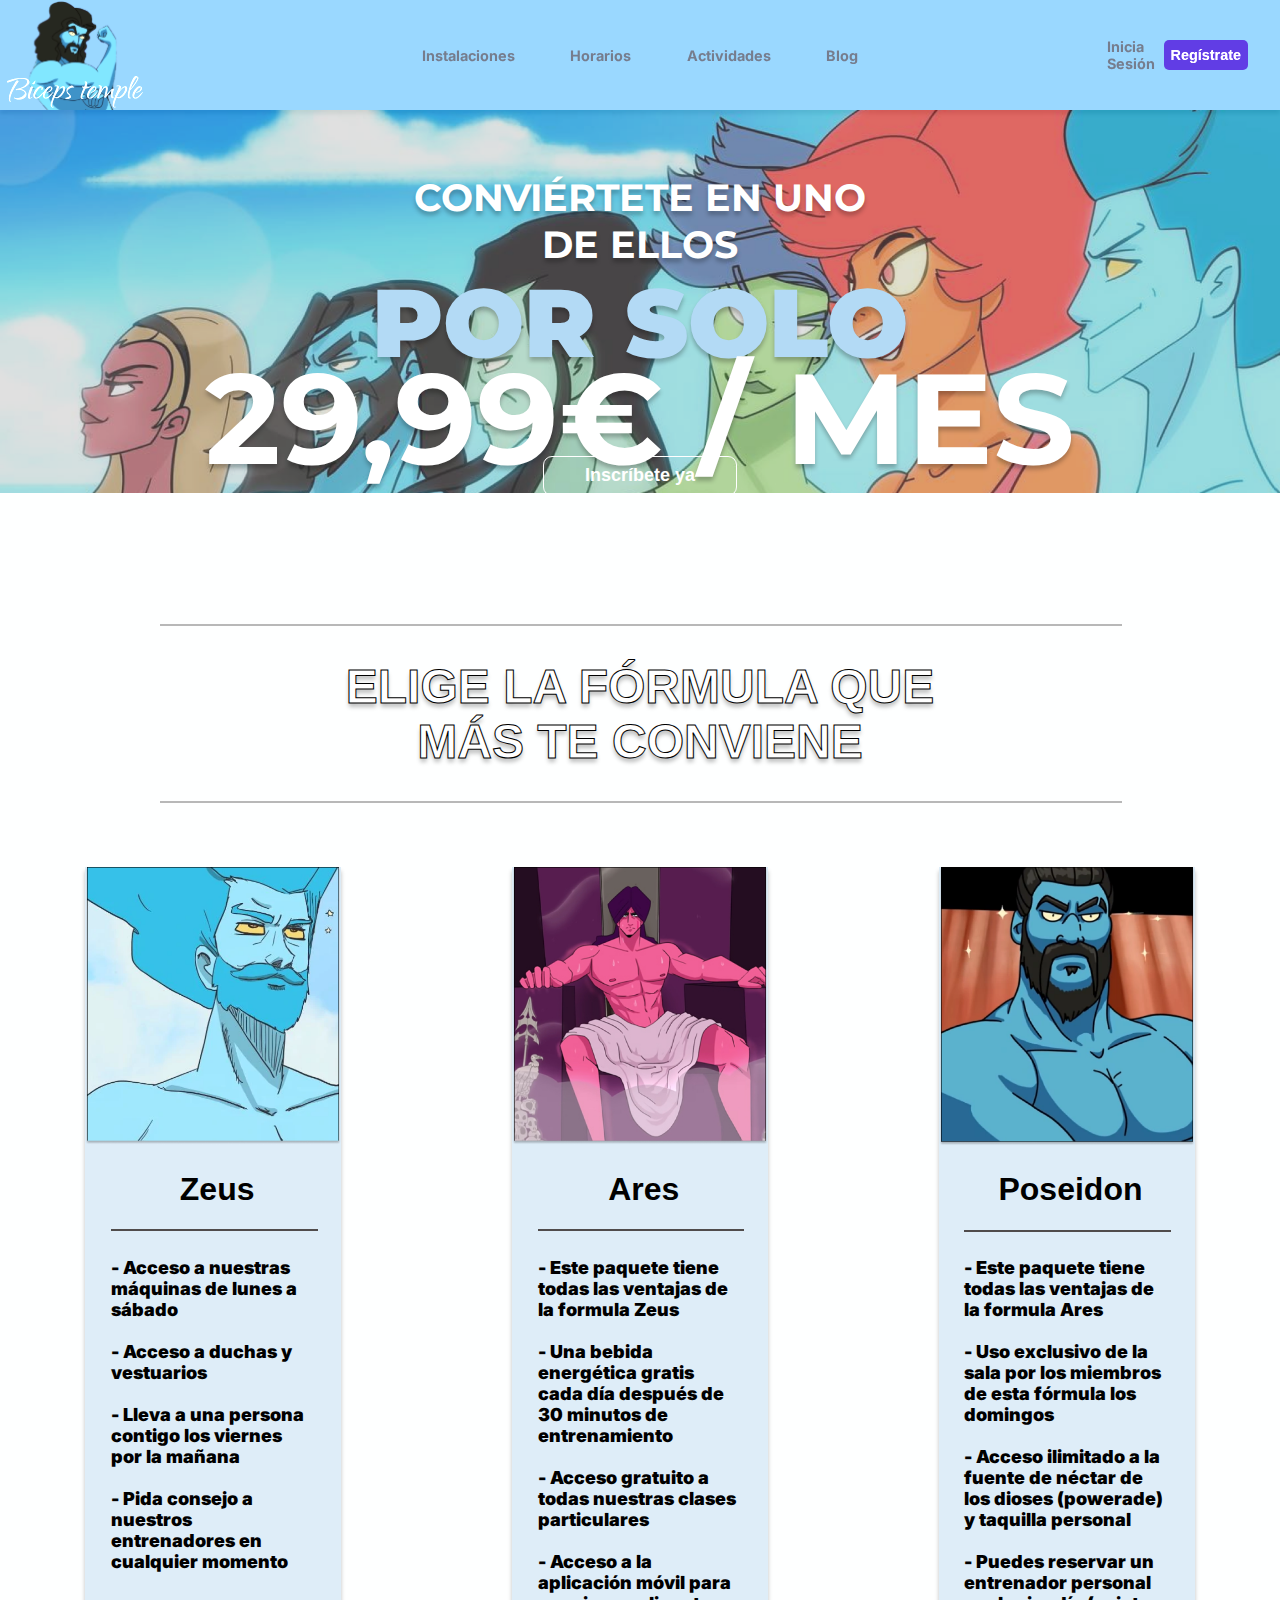
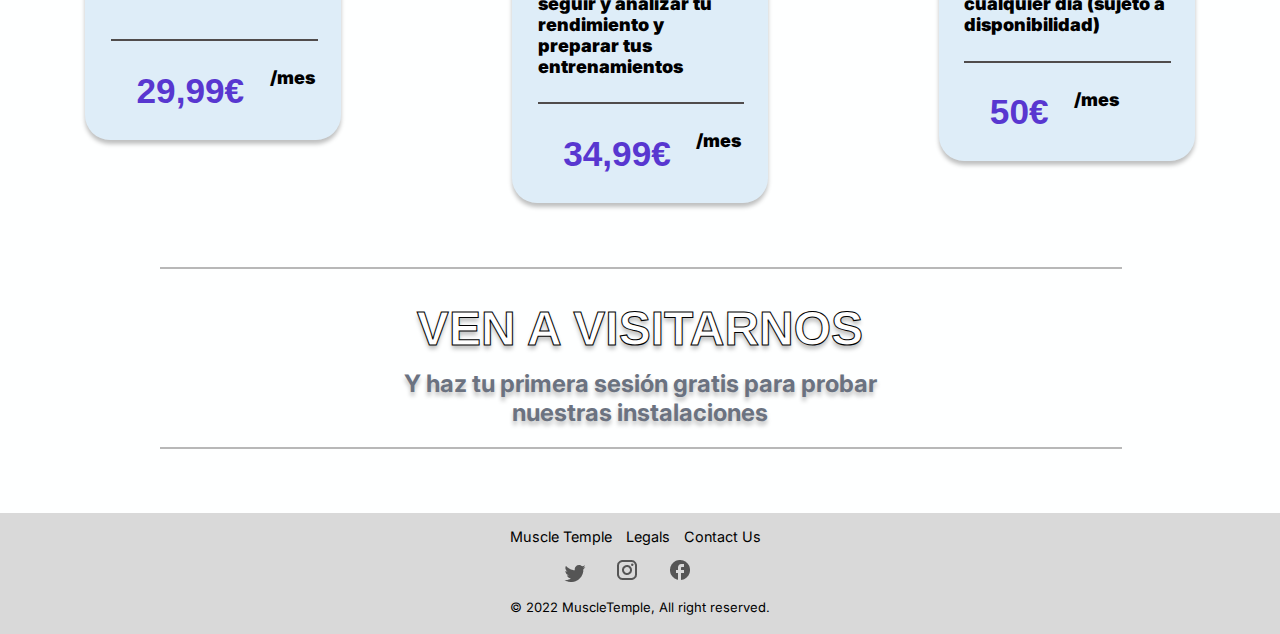
==== commit 31f53b03: "[ADD] actividades" ====
--- a/index.html
+++ b/index.html
@@ -103,63 +103,6 @@
         <div id="bar2"></div>
     </div>
 
-
-    <!-- 
-    <aside>
-        <div id="containerTituloAside">
-            <h1>Sitios webs más reservados:</h1>
-            <a href="salas.html"> Ver más sitios en tu zona ></a>
-        </div>
-
-        <div class="containerCards">
-            <div class="tarjetaAside">
-                <div class="tituloCardAside">
-                    <a class="nombreCentro" href="reservas.html">Bahía Sur</a>
-                    <img class="imgCards" src="img/bahiasur.jpg" alt="bahiasur">
-                </div>
-                <div class="cuerpo">
-                    <div class="ubicacion">
-                        <img class="imgUbicacion" src="img/ubicacion.png" alt="ubicacion">
-                        <p class="textoUbicacion">San fernando, Centro Comercial Bahia Sur, 11023</p>
-                    </div>
-                    <img class="imgEstrellas" src="img/estrellas.png" alt="estrellas">
-                    <a href="reservas.html" type="button" class="botonReserva">Reserva</a>
-                </div>
-            </div>
-
-            <div class="tarjetaAside">
-                <div class="tituloCardAside">
-                    <a class="nombreCentro" href="reservas.html">Bahía Sur</a>
-                    <img class="imgCards" src="img/bahiasur.jpg" alt="bahiasur">
-                </div>
-                <div class="cuerpo">
-                    <div class="ubicacion">
-                        <img class="imgUbicacion" src="img/ubicacion.png" alt="ubicacion">
-                        <p class="textoUbicacion">San fernando, Centro Comercial Bahia Sur, 11023</p>
-                    </div>
-                    <img class="imgEstrellas" src="img/estrellas.png" alt="estrellas">
-                    <a href="reservas.html" type="button" class="botonReserva">Reserva</a>
-                </div>
-            </div>
-
-            <div class="tarjetaAside">
-                <div class="tituloCardAside">
-                    <a class="nombreCentro" href="reservas.html">Bahía Sur</a>
-                    <img class="imgCards" src="img/bahiasur.jpg" alt="bahiasur">
-                </div>
-                <div class="cuerpo">
-                    <div class="ubicacion">
-                        <img class="imgUbicacion" src="img/ubicacion.png" alt="ubicacion">
-                        <p class="textoUbicacion">San fernando, Centro Comercial Bahia Sur, 11023</p>
-                    </div>
-                    <img class="imgEstrellas" src="img/estrellas.png" alt="estrellas">
-                    <a href="reservas.html" type="button" class="botonReserva">Reserva</a>
-                </div>
-            </div>
-        </div>
-
-    </aside> -->
-
     <footer>
         <div class="enlaces">
             <a href="#">Muscle Temple</a>
--- a/index.css
+++ b/index.css
@@ -12,7 +12,8 @@
 
 /*Estilo Header*/
 header {
-    background-color: rgba(93, 167, 219, 0.5);
+    background-color: rgb(140, 196, 235);
+    filter: brightness(110%);
     display: flex;
     align-items: center;
     justify-content: space-between;
@@ -297,12 +298,12 @@
 
 footer {
     background-color: #D9D9D9;
-    margin-bottom: 0%;
-    padding-top: 2%;
+    bottom: 0%;
+    padding-top: 1%;
     padding-bottom: 0.5%;
     width: 100%;
-    position: relative;
-    max-height: 280px;
+    display: block;
+    position: relative;
 }
 
 .enlaces {
@@ -318,8 +319,8 @@
 
 .redes_sociales {
     text-align: center;
-    margin-top: 2%;
-    margin-bottom: 2%;
+    margin-top: 1%;
+    margin-bottom: 1%;
 }
 
 .redes_sociales img {
@@ -328,8 +329,8 @@
 
 p {
     text-align: center;
-    margin-top: 2%;
-    margin-bottom: 2%;
+    margin-top: 1%;
+    margin-bottom: 1%;
     font-size: small;
 }
 
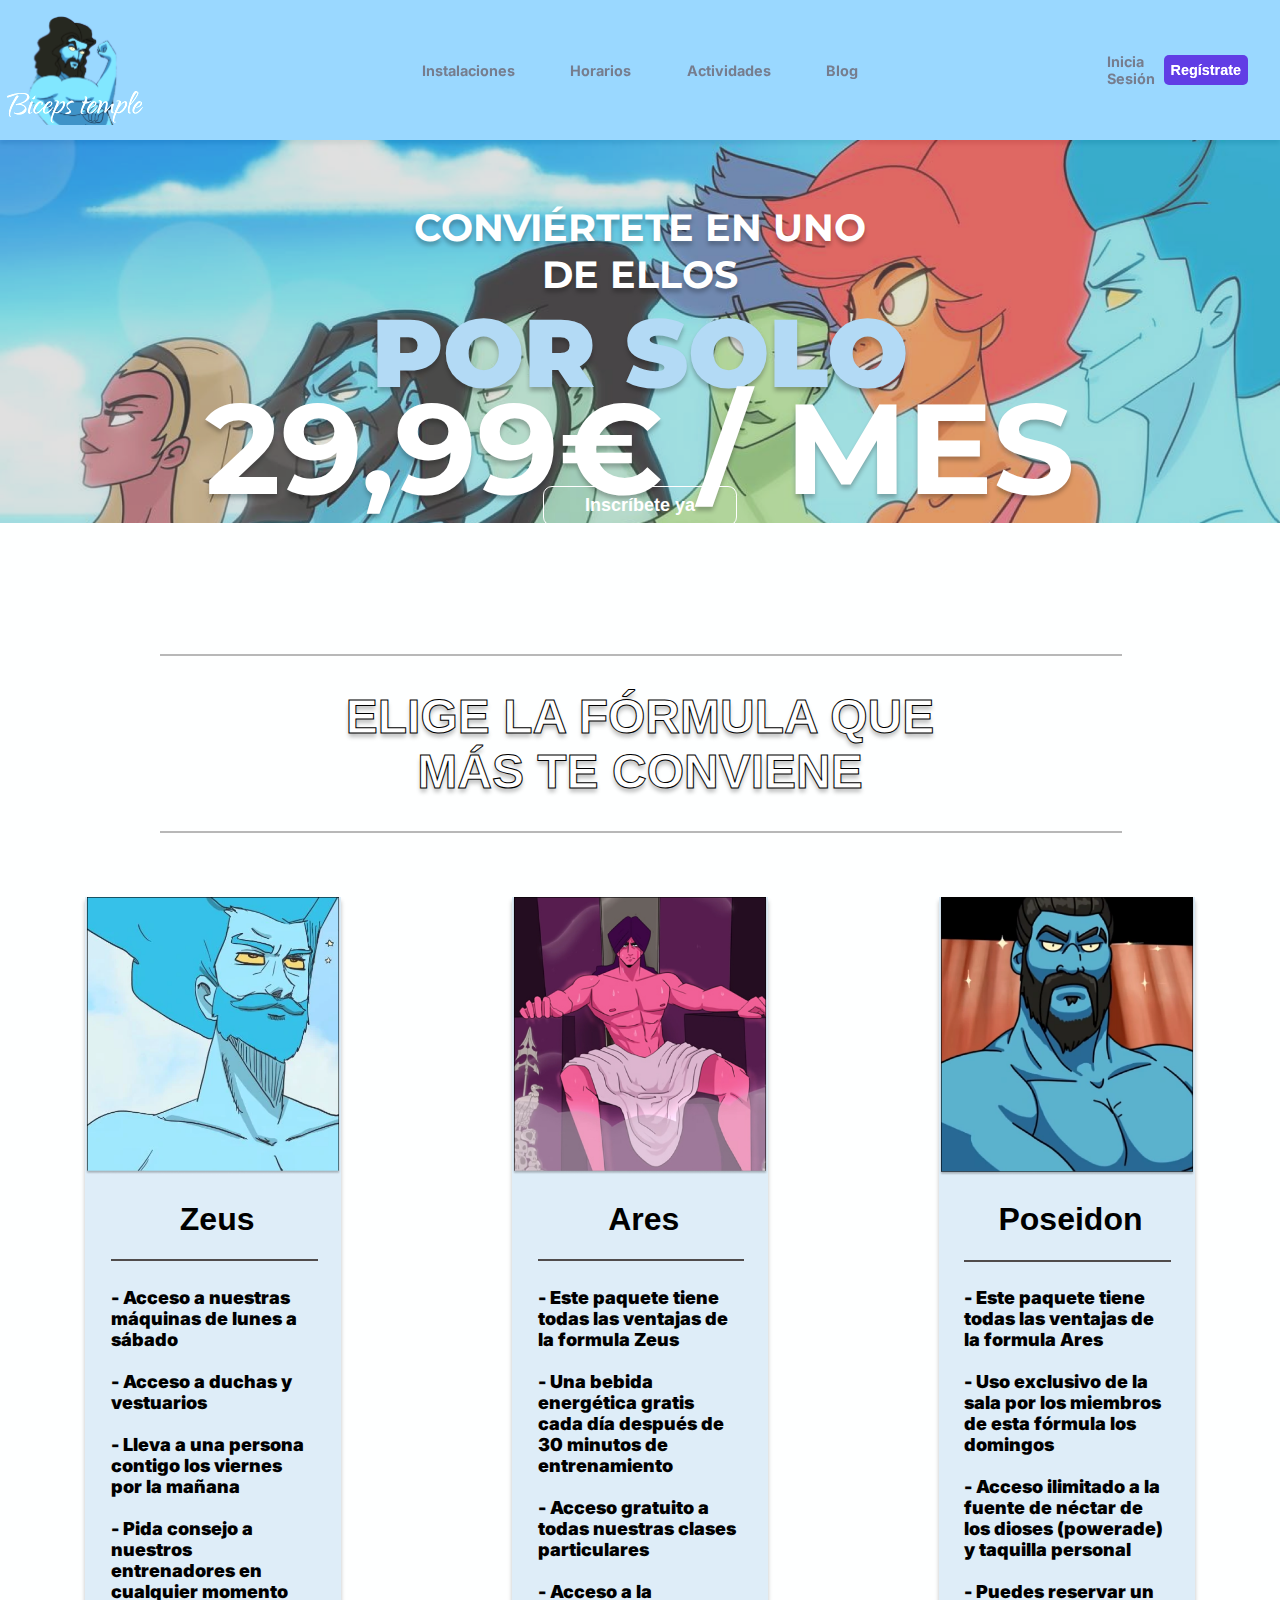
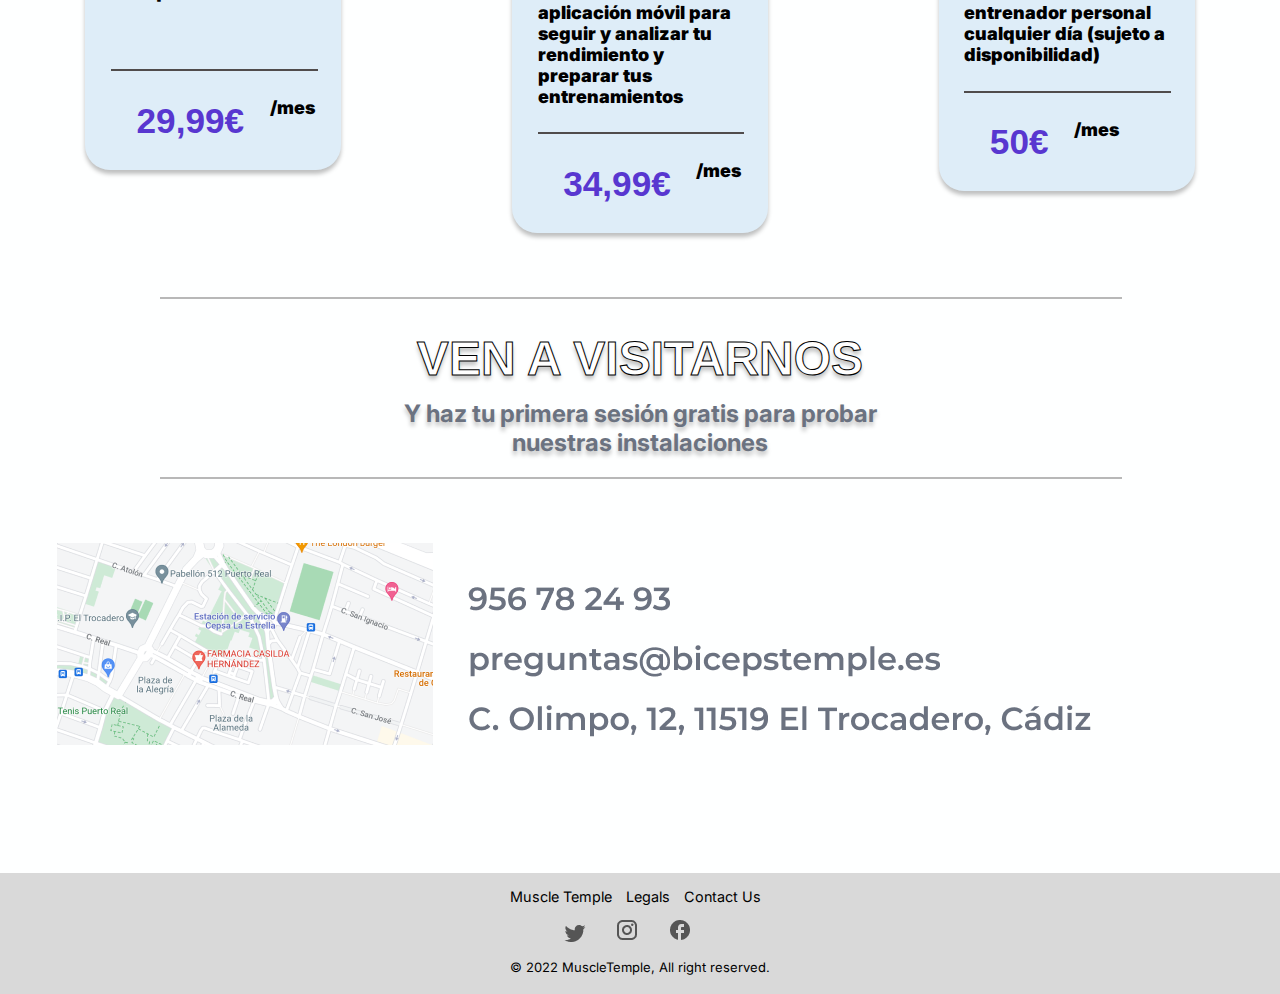
==== commit ffda527a: "[ADD] map" ====
--- a/index.html
+++ b/index.html
@@ -103,6 +103,9 @@
         <div id="bar2"></div>
     </div>
 
+    <div class="map">
+        <img src="img/Map.png">
+    </div>
     <footer>
         <div class="enlaces">
             <a href="#">Muscle Temple</a>
--- a/index.css
+++ b/index.css
@@ -19,7 +19,7 @@
     justify-content: space-between;
     position: relative;
     width: 100%;
-    height: 12%;
+    height: 140px;
     min-height: 110px;
     box-shadow: 0px 4px 4px rgba(0, 0, 0, 0.25);
 }
@@ -163,6 +163,14 @@
 
 /*FIN Superponer elementos en la img principal*/
 
+.map {
+    justify-content: center;
+    margin: auto;
+    margin-bottom: 10%;
+    display: flex;
+    width: 100%;
+}
+
 /*Title framed*/
 
 .framed_title {
